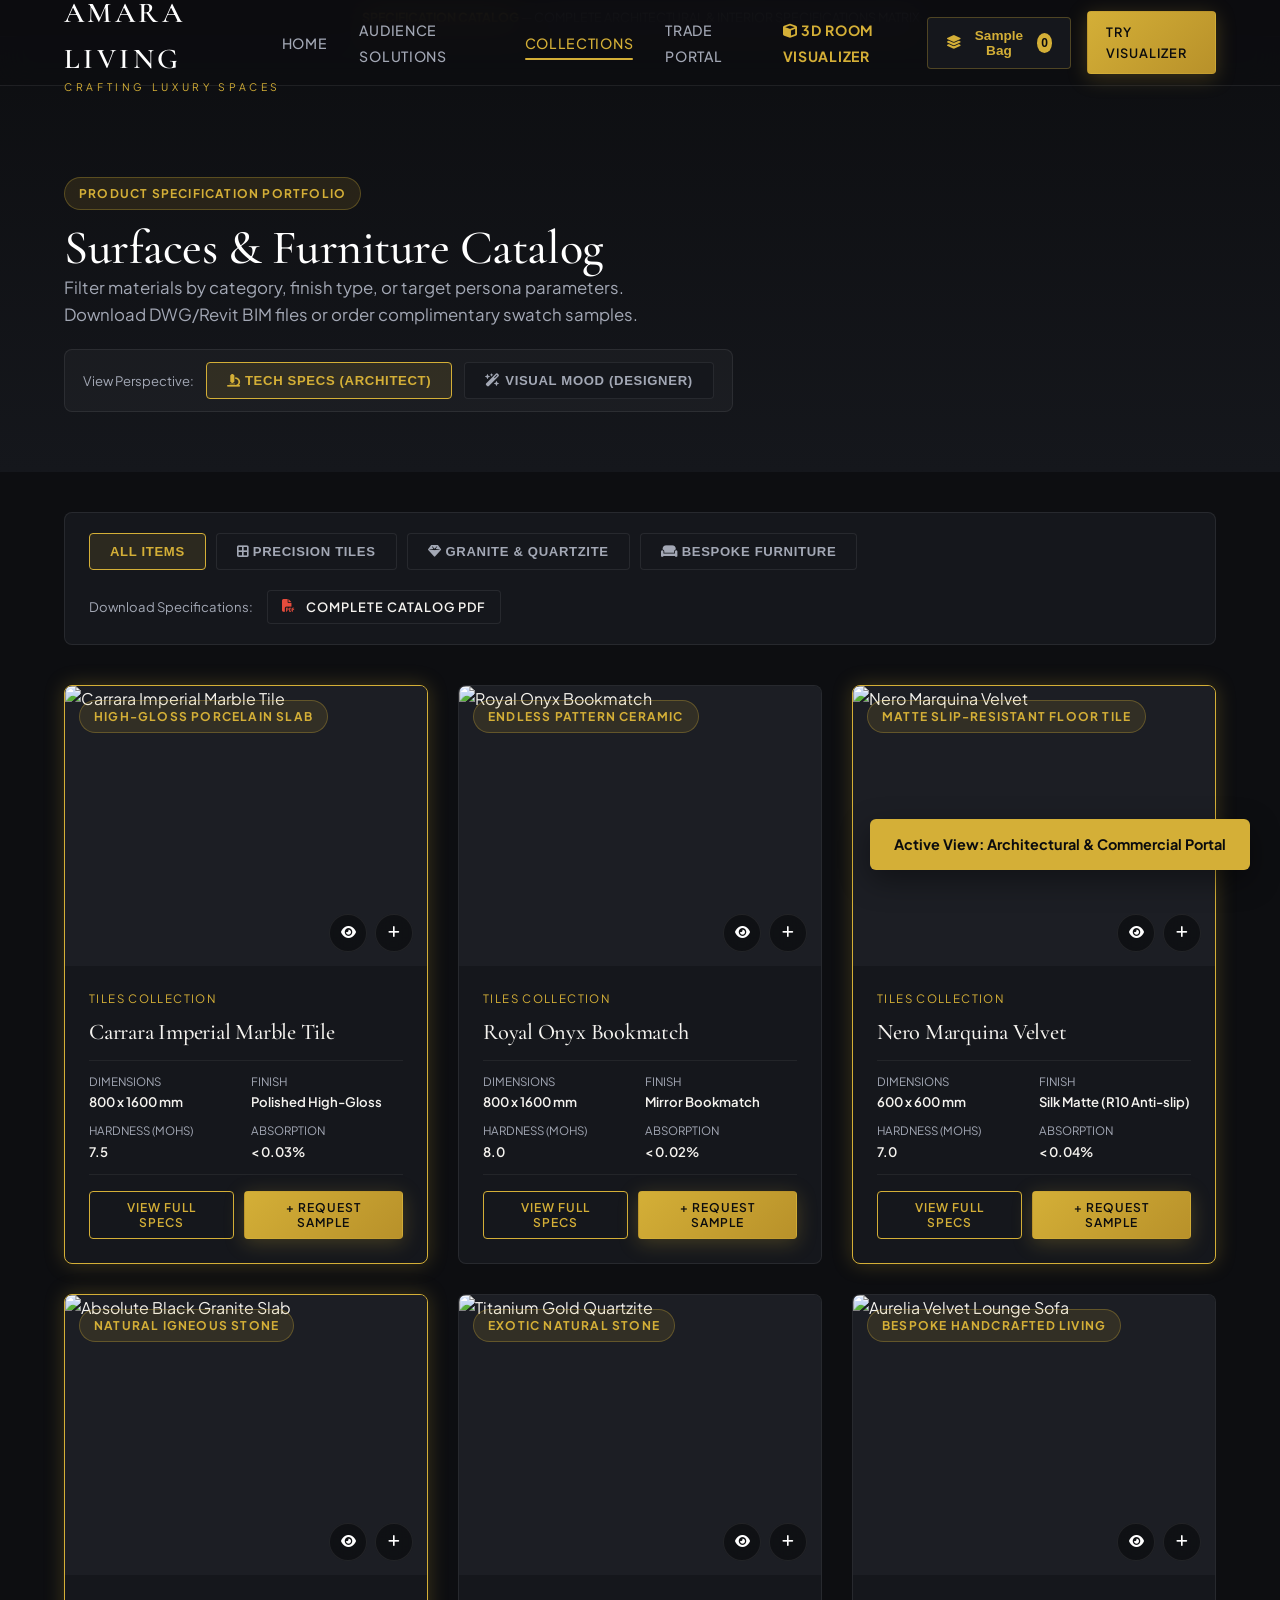
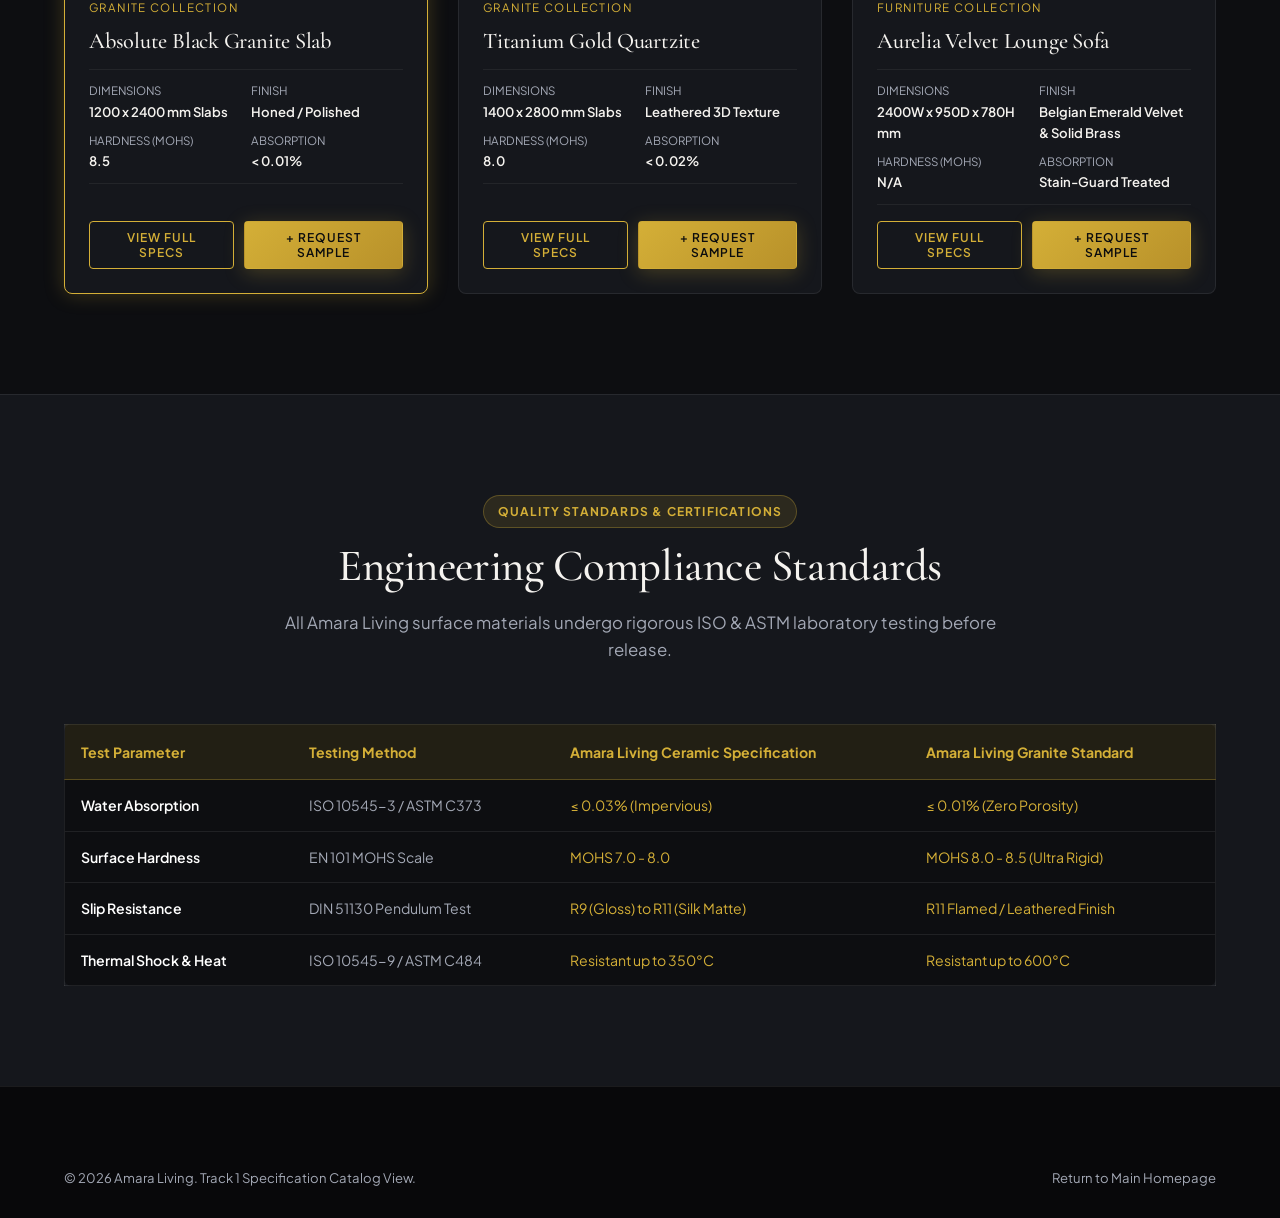
==== catalog.html @ 5cf3e985 "Add files via upload" ====
<!DOCTYPE html>
<html lang="en">
<head>
  <meta charset="UTF-8">
  <meta name="viewport" content="width=device-width, initial-scale=1.0">
  <title>Material Catalog & Technical Specs — Amara Living</title>
  <meta name="description" content="Explore Amara Living's comprehensive catalog of porcelain tiles, natural granites, quartzites, and handcrafted furniture. Download architectural CAD & BIM files.">
  
  <link rel="stylesheet" href="https://cdnjs.cloudflare.com/ajax/libs/font-awesome/6.4.0/css/all.min.css">
  <link rel="stylesheet" href="styles.css">
</head>
<body>

  <!-- Top Announcement Bar -->
  <div style="background: #08080a; border-bottom: 1px solid var(--glass-border); padding: 8px 0; font-size: 0.78rem; text-align: center; color: var(--text-dark-secondary);">
    <span style="color: var(--accent-gold); font-weight: 700;">SPECIFICATION CATALOG</span> — COMPLETE ARCHITECTURAL & INTERIOR SPECIFICATIONS MATRIX
  </div>

  <!-- Header -->
  <header class="site-header">
    <div class="container nav-container">
      <a href="index.html" class="brand-logo">
        <span class="logo-main">AMARA LIVING</span>
        <span class="logo-sub">CRAFTING LUXURY SPACES</span>
      </a>

      <nav>
        <ul class="nav-links">
          <li><a href="index.html">Home</a></li>
          <li><a href="index.html#audience-matrix">Audience Solutions</a></li>
          <li><a href="catalog.html" class="active">Collections</a></li>
          <li><a href="trade-portal.html">Trade Portal</a></li>
          <li><a href="visualizer.html" style="color: var(--accent-gold); font-weight: 700;"><i class="fa-solid fa-cube"></i> 3D Room Visualizer</a></li>
        </ul>
      </nav>

      <div class="nav-actions">
        <button class="sample-bag-btn" onclick="openModal('sample-bag-modal')">
          <i class="fa-solid fa-layer-group"></i> Sample Bag
          <span class="sample-count">0</span>
        </button>
        <a href="visualizer.html" class="btn btn-gold" style="padding: 10px 18px; font-size: 0.8rem;">
          Try Visualizer
        </a>
      </div>
    </div>
  </header>

  <!-- CATALOG HERO BANNER -->
  <section class="section-padding" style="background: linear-gradient(180deg, #0d0e11 0%, #15171c 100%); padding-top: 140px; padding-bottom: 60px;">
    <div class="container">
      <div style="display: flex; justify-content: space-between; align-items: flex-end; flex-wrap: wrap; gap: 20px;">
        <div>
          <span class="badge" style="margin-bottom: 12px;">PRODUCT SPECIFICATION PORTFOLIO</span>
          <h1 style="font-size: 3rem; color: #fff;">Surfaces & Furniture Catalog</h1>
          <p style="max-width: 600px;">Filter materials by category, finish type, or target persona parameters. Download DWG/Revit BIM files or order complimentary swatch samples.</p>
        </div>

        <div style="display: flex; gap: 12px; background: rgba(255,255,255,0.03); padding: 12px 18px; border-radius: 8px; border: 1px solid var(--glass-border);">
          <span style="font-size: 0.82rem; color: var(--text-dark-secondary); align-self: center;">View Perspective:</span>
          <button class="filter-btn active" id="view-mode-tech" onclick="toggleViewMode('tech')">
            <i class="fa-solid fa-microscope"></i> Tech Specs (Architect)
          </button>
          <button class="filter-btn" id="view-mode-aesthetic" onclick="toggleViewMode('aesthetic')">
            <i class="fa-solid fa-wand-magic-sparkles"></i> Visual Mood (Designer)
          </button>
        </div>
      </div>
    </div>
  </section>

  <!-- MAIN CATALOG CONTENT -->
  <section class="section-padding" style="background: var(--bg-dark); padding-top: 40px;">
    <div class="container">
      <!-- Filter Bar -->
      <div class="catalog-controls" style="background: var(--bg-card-dark); padding: 20px 24px; border-radius: 8px; border: 1px solid var(--glass-border);">
        <div class="filter-pills">
          <button class="filter-btn active" data-filter="all">All Items</button>
          <button class="filter-btn" data-filter="tiles"><i class="fa-solid fa-border-all"></i> Precision Tiles</button>
          <button class="filter-btn" data-filter="granite"><i class="fa-solid fa-gem"></i> Granite & Quartzite</button>
          <button class="filter-btn" data-filter="furniture"><i class="fa-solid fa-couch"></i> Bespoke Furniture</button>
        </div>
        
        <div style="display: flex; align-items: center; gap: 14px;">
          <span style="font-size: 0.82rem; color: var(--text-dark-secondary);">Download Specifications:</span>
          <button class="btn btn-dark" style="padding: 8px 14px; font-size: 0.8rem;" onclick="alert('Downloading Full 2026 Product & Specification PDF Catalog...')">
            <i class="fa-solid fa-file-pdf" style="color: #e74c3c;"></i> Complete Catalog PDF
          </button>
        </div>
      </div>

      <!-- Product Grid -->
      <div class="product-grid" id="product-grid-container" style="margin-top: 40px;"></div>
    </div>
  </section>

  <!-- TECHNICAL SPECIFICATION FOOTNOTE TABLE -->
  <section class="section-padding" style="background: var(--bg-card-dark); border-top: 1px solid var(--glass-border);">
    <div class="container">
      <div class="section-header">
        <span class="badge">QUALITY STANDARDS & CERTIFICATIONS</span>
        <h2>Engineering Compliance Standards</h2>
        <p>All Amara Living surface materials undergo rigorous ISO & ASTM laboratory testing before release.</p>
      </div>

      <div style="overflow-x: auto;">
        <table style="width: 100%; border-collapse: collapse; background: var(--bg-dark); border: 1px solid var(--glass-border); border-radius: 8px; font-size: 0.88rem;">
          <thead>
            <tr style="background: rgba(212, 175, 55, 0.1); border-bottom: 1px solid var(--accent-gold-border); text-align: left; color: var(--accent-gold);">
              <th style="padding: 16px;">Test Parameter</th>
              <th style="padding: 16px;">Testing Method</th>
              <th style="padding: 16px;">Amara Living Ceramic Specification</th>
              <th style="padding: 16px;">Amara Living Granite Standard</th>
            </tr>
          </thead>
          <tbody>
            <tr style="border-bottom: 1px solid var(--glass-border);">
              <td style="padding: 14px 16px; color: #fff; font-weight: 600;">Water Absorption</td>
              <td style="padding: 14px 16px; color: var(--text-dark-secondary);">ISO 10545-3 / ASTM C373</td>
              <td style="padding: 14px 16px; color: var(--accent-gold);">&le; 0.03% (Impervious)</td>
              <td style="padding: 14px 16px; color: var(--accent-gold);">&le; 0.01% (Zero Porosity)</td>
            </tr>
            <tr style="border-bottom: 1px solid var(--glass-border);">
              <td style="padding: 14px 16px; color: #fff; font-weight: 600;">Surface Hardness</td>
              <td style="padding: 14px 16px; color: var(--text-dark-secondary);">EN 101 MOHS Scale</td>
              <td style="padding: 14px 16px; color: var(--accent-gold);">MOHS 7.0 - 8.0</td>
              <td style="padding: 14px 16px; color: var(--accent-gold);">MOHS 8.0 - 8.5 (Ultra Rigid)</td>
            </tr>
            <tr style="border-bottom: 1px solid var(--glass-border);">
              <td style="padding: 14px 16px; color: #fff; font-weight: 600;">Slip Resistance</td>
              <td style="padding: 14px 16px; color: var(--text-dark-secondary);">DIN 51130 Pendulum Test</td>
              <td style="padding: 14px 16px; color: var(--accent-gold);">R9 (Gloss) to R11 (Silk Matte)</td>
              <td style="padding: 14px 16px; color: var(--accent-gold);">R11 Flamed / Leathered Finish</td>
            </tr>
            <tr>
              <td style="padding: 14px 16px; color: #fff; font-weight: 600;">Thermal Shock & Heat</td>
              <td style="padding: 14px 16px; color: var(--text-dark-secondary);">ISO 10545-9 / ASTM C484</td>
              <td style="padding: 14px 16px; color: var(--accent-gold);">Resistant up to 350&deg;C</td>
              <td style="padding: 14px 16px; color: var(--accent-gold);">Resistant up to 600&deg;C</td>
            </tr>
          </tbody>
        </table>
      </div>
    </div>
  </section>

  <!-- FOOTER -->
  <footer class="site-footer">
    <div class="container">
      <div class="footer-bottom" style="border: none; padding: 0;">
        <span>&copy; 2026 Amara Living. Track 1 Specification Catalog View.</span>
        <a href="index.html">Return to Main Homepage</a>
      </div>
    </div>
  </footer>

  <!-- Quick view and Sample Modals -->
  <div class="modal-overlay" id="product-modal">
    <div class="modal-container">
      <button class="modal-close" onclick="closeModal('product-modal')">&times;</button>
      <div id="product-quickview-content"></div>
    </div>
  </div>

  <div class="modal-overlay" id="sample-bag-modal">
    <div class="modal-container">
      <button class="modal-close" onclick="closeModal('sample-bag-modal')">&times;</button>
      <span class="badge" style="margin-bottom: 10px;">COMPLIMENTARY SPECIMEN BOX</span>
      <h2 style="font-size: 2rem; color: #fff; margin-bottom: 16px;">Your Sample Request Kit</h2>
      <div id="sample-bag-list"></div>
    </div>
  </div>

  <script src="app.js"></script>
  <script>
    function toggleViewMode(mode) {
      document.getElementById('view-mode-tech').classList.toggle('active', mode === 'tech');
      document.getElementById('view-mode-aesthetic').classList.toggle('active', mode === 'aesthetic');
      showToast(`Switched Catalog Perspective to: ${mode === 'tech' ? 'Architect Tech Specs' : 'Designer Visual Mood'}`);
    }
  </script>
</body>
</html>
---- styles.css ----
/* ==========================================================================
   Amara Living — Luxury Design System & Master Stylesheet
   Brand Aesthetics: Luxury Obsidian, Champagne Gold, Pearl Alabaster
   ========================================================================== */

@import url('https://fonts.googleapis.com/css2?family=Cormorant+Garamond:ital,wght@0,400;0,500;0,600;0,700;1,400&family=Plus+Jakarta+Sans:wght@300;400;500;600;700&display=swap');

:root {
  /* Color Palette */
  --bg-dark: #0d0e11;
  --bg-card-dark: #15171c;
  --bg-card-dark-hover: #1c1f26;
  --bg-light: #faf8f5;
  --bg-light-alt: #f3eee6;
  
  --text-dark-primary: #f5f3ef;
  --text-dark-secondary: #a3a8b5;
  --text-light-primary: #121316;
  --text-light-secondary: #5e6473;
  
  --accent-gold: #d4af37;
  --accent-gold-hover: #e5be48;
  --accent-gold-light: rgba(212, 175, 55, 0.12);
  --accent-gold-border: rgba(212, 175, 55, 0.3);
  
  --accent-emerald: #1b382b;
  --accent-slate: #242933;
  
  /* Persona Themes */
  --persona-architect: #4a89dc;
  --persona-designer: #d670ac;
  --persona-dealer: #e67e22;
  --persona-homeowner: #2ecc71;

  /* Typography */
  --font-serif: 'Cormorant Garamond', Georgia, serif;
  --font-sans: 'Plus Jakarta Sans', -apple-system, BlinkMacSystemFont, sans-serif;
  
  /* Shadows & Blur */
  --shadow-sm: 0 4px 12px rgba(0,0,0,0.15);
  --shadow-lg: 0 20px 40px rgba(0,0,0,0.35);
  --shadow-gold: 0 10px 30px rgba(212, 175, 55, 0.2);
  --glass-bg: rgba(21, 23, 28, 0.75);
  --glass-border: rgba(255, 255, 255, 0.08);

  /* Transitions */
  --transition-fast: 0.2s cubic-bezier(0.4, 0, 0.2, 1);
  --transition-smooth: 0.4s cubic-bezier(0.16, 1, 0.3, 1);
}

/* Reset & Base Setup */
*, *::before, *::after {
  box-sizing: border-box;
  margin: 0;
  padding: 0;
}

html {
  scroll-behavior: smooth;
  font-size: 16px;
}

body {
  font-family: var(--font-sans);
  background-color: var(--bg-dark);
  color: var(--text-dark-primary);
  line-height: 1.6;
  overflow-x: hidden;
  -webkit-font-smoothing: antialiased;
}

/* Typography Hierarchy */
h1, h2, h3, h4, .font-serif {
  font-family: var(--font-serif);
  font-weight: 500;
  letter-spacing: -0.01em;
}

h1 {
  font-size: clamp(2.5rem, 5vw, 4.5rem);
  line-height: 1.1;
}

h2 {
  font-size: clamp(2rem, 3.5vw, 3.2rem);
  line-height: 1.2;
}

h3 {
  font-size: clamp(1.4rem, 2vw, 2rem);
}

p {
  color: var(--text-dark-secondary);
  font-size: 1.05rem;
}

a {
  color: inherit;
  text-decoration: none;
  transition: var(--transition-fast);
}

/* Utility Containers */
.container {
  width: 90%;
  max-width: 1320px;
  margin: 0 auto;
}

.section-padding {
  padding: 100px 0;
}

/* Buttons & Badges */
.btn {
  display: inline-flex;
  align-items: center;
  justify-content: center;
  gap: 10px;
  padding: 14px 28px;
  font-family: var(--font-sans);
  font-size: 0.9rem;
  font-weight: 600;
  letter-spacing: 0.08em;
  text-transform: uppercase;
  border-radius: 4px;
  cursor: pointer;
  transition: var(--transition-smooth);
  border: 1px solid transparent;
}

.btn-gold {
  background: linear-gradient(135deg, #d4af37 0%, #b8912a 100%);
  color: #0b0c0e;
  box-shadow: 0 4px 20px rgba(212, 175, 55, 0.25);
}

.btn-gold:hover {
  background: linear-gradient(135deg, #e5be48 0%, #c59b27 100%);
  transform: translateY(-2px);
  box-shadow: 0 8px 25px rgba(212, 175, 55, 0.4);
}

.btn-outline-gold {
  border-color: var(--accent-gold);
  color: var(--accent-gold);
  background: transparent;
}

.btn-outline-gold:hover {
  background: var(--accent-gold-light);
  transform: translateY(-2px);
}

.btn-dark {
  background: var(--bg-card-dark);
  border: 1px solid var(--glass-border);
  color: var(--text-dark-primary);
}

.btn-dark:hover {
  border-color: var(--accent-gold);
  color: var(--accent-gold);
}

.badge {
  display: inline-block;
  padding: 6px 14px;
  font-size: 0.75rem;
  font-weight: 700;
  letter-spacing: 0.1em;
  text-transform: uppercase;
  border-radius: 50px;
  background: var(--accent-gold-light);
  color: var(--accent-gold);
  border: 1px solid var(--accent-gold-border);
}

/* Header & Navigation Bar */
.site-header {
  position: fixed;
  top: 0;
  left: 0;
  width: 100%;
  z-index: 1000;
  background: rgba(13, 14, 17, 0.85);
  backdrop-filter: blur(16px);
  border-bottom: 1px solid var(--glass-border);
  transition: var(--transition-fast);
}

.nav-container {
  display: flex;
  align-items: center;
  justify-content: space-between;
  height: 85px;
}

.brand-logo {
  display: flex;
  flex-direction: column;
  align-items: flex-start;
}

.brand-logo .logo-main {
  font-family: var(--font-serif);
  font-size: 1.8rem;
  font-weight: 600;
  letter-spacing: 0.12em;
  color: #fff;
  text-transform: uppercase;
}

.brand-logo .logo-sub {
  font-size: 0.65rem;
  letter-spacing: 0.35em;
  color: var(--accent-gold);
  text-transform: uppercase;
  margin-top: -3px;
}

.nav-links {
  display: flex;
  align-items: center;
  gap: 32px;
  list-style: none;
}

.nav-links a {
  font-size: 0.88rem;
  font-weight: 500;
  letter-spacing: 0.05em;
  text-transform: uppercase;
  color: var(--text-dark-secondary);
  position: relative;
  padding: 8px 0;
}

.nav-links a:hover,
.nav-links a.active {
  color: var(--accent-gold);
}

.nav-links a.active::after {
  content: '';
  position: absolute;
  bottom: 0;
  left: 0;
  width: 100%;
  height: 2px;
  background: var(--accent-gold);
  border-radius: 2px;
}

.nav-actions {
  display: flex;
  align-items: center;
  gap: 16px;
}

.sample-bag-btn {
  position: relative;
  background: var(--bg-card-dark);
  border: 1px solid var(--accent-gold-border);
  color: var(--accent-gold);
  padding: 10px 18px;
  border-radius: 4px;
  font-size: 0.85rem;
  font-weight: 600;
  cursor: pointer;
  display: flex;
  align-items: center;
  gap: 8px;
  transition: var(--transition-fast);
}

.sample-bag-btn:hover {
  background: var(--accent-gold);
  color: #0b0c0e;
}

.sample-count {
  background: var(--accent-gold);
  color: #0b0c0e;
  font-size: 0.75rem;
  font-weight: 700;
  width: 20px;
  height: 20px;
  border-radius: 50%;
  display: flex;
  align-items: center;
  justify-content: center;
}

.sample-bag-btn:hover .sample-count {
  background: #0b0c0e;
  color: var(--accent-gold);
}

/* AUDIENCE SWITCHER STRIP (Hero Core Feature) */
.persona-strip-container {
  background: linear-gradient(180deg, rgba(21, 23, 28, 0.9) 0%, rgba(13, 14, 17, 1) 100%);
  border-bottom: 1px solid var(--glass-border);
  padding: 20px 0;
}

.persona-strip-title {
  text-align: center;
  font-size: 0.8rem;
  letter-spacing: 0.2em;
  text-transform: uppercase;
  color: var(--accent-gold);
  margin-bottom: 16px;
  font-weight: 600;
}

.persona-tabs {
  display: grid;
  grid-template-columns: repeat(4, 1fr);
  gap: 16px;
}

.persona-tab {
  background: var(--bg-card-dark);
  border: 1px solid var(--glass-border);
  padding: 16px 20px;
  border-radius: 6px;
  cursor: pointer;
  display: flex;
  align-items: center;
  gap: 14px;
  transition: var(--transition-smooth);
  text-align: left;
}

.persona-tab:hover {
  border-color: rgba(212, 175, 55, 0.4);
  transform: translateY(-2px);
  background: var(--bg-card-dark-hover);
}

.persona-tab.active {
  border-color: var(--accent-gold);
  background: rgba(212, 175, 55, 0.08);
  box-shadow: 0 4px 20px rgba(0,0,0,0.3);
}

.persona-tab-icon {
  width: 42px;
  height: 42px;
  border-radius: 6px;
  background: rgba(255,255,255,0.05);
  display: flex;
  align-items: center;
  justify-content: center;
  font-size: 1.3rem;
  color: var(--accent-gold);
  flex-shrink: 0;
}

.persona-tab.active .persona-tab-icon {
  background: var(--accent-gold);
  color: #0b0c0e;
}

.persona-tab-info h4 {
  font-family: var(--font-sans);
  font-size: 0.95rem;
  font-weight: 600;
  color: var(--text-dark-primary);
}

.persona-tab-info p {
  font-size: 0.78rem;
  color: var(--text-dark-secondary);
  line-height: 1.3;
}

/* HERO SECTION */
.hero-section {
  position: relative;
  min-height: 85vh;
  display: flex;
  align-items: center;
  padding-top: 100px;
  overflow: hidden;
  background: radial-gradient(circle at 70% 30%, rgba(212, 175, 55, 0.08) 0%, transparent 60%);
}

.hero-content-grid {
  display: grid;
  grid-template-columns: 1.1fr 0.9fr;
  gap: 50px;
  align-items: center;
}

.hero-tag {
  display: inline-flex;
  align-items: center;
  gap: 8px;
  margin-bottom: 20px;
}

.hero-title {
  margin-bottom: 24px;
}

.hero-title span {
  color: var(--accent-gold);
  font-style: italic;
}

.hero-description {
  font-size: 1.2rem;
  margin-bottom: 36px;
  max-width: 540px;
}

.hero-actions {
  display: flex;
  gap: 16px;
  flex-wrap: wrap;
}

/* Dynamic Persona Context Box */
.persona-context-card {
  background: var(--glass-bg);
  border: 1px solid var(--glass-border);
  border-left: 4px solid var(--accent-gold);
  padding: 32px;
  border-radius: 8px;
  box-shadow: var(--shadow-lg);
  backdrop-filter: blur(12px);
  position: relative;
}

.persona-context-card::before {
  content: 'TAILORED EXPERIENCE';
  position: absolute;
  top: -10px;
  right: 24px;
  background: var(--accent-gold);
  color: #0b0c0e;
  font-size: 0.65rem;
  font-weight: 800;
  letter-spacing: 0.15em;
  padding: 3px 10px;
  border-radius: 3px;
}

.persona-context-card h3 {
  font-size: 1.6rem;
  color: var(--accent-gold);
  margin-bottom: 12px;
}

.persona-features-list {
  list-style: none;
  margin: 20px 0;
  display: flex;
  flex-direction: column;
  gap: 12px;
}

.persona-features-list li {
  display: flex;
  align-items: flex-start;
  gap: 10px;
  font-size: 0.92rem;
  color: var(--text-dark-primary);
}

.persona-features-list li i {
  color: var(--accent-gold);
  margin-top: 3px;
}

/* SECTION: PRODUCT COLLECTIONS */
.section-header {
  text-align: center;
  max-width: 750px;
  margin: 0 auto 60px;
}

.section-header h2 {
  margin-top: 12px;
  margin-bottom: 16px;
}

.category-grid {
  display: grid;
  grid-template-columns: repeat(3, 1fr);
  gap: 30px;
}

.category-card {
  position: relative;
  height: 480px;
  border-radius: 8px;
  overflow: hidden;
  border: 1px solid var(--glass-border);
  cursor: pointer;
  group: true;
}

.category-card-bg {
  position: absolute;
  inset: 0;
  background-size: cover;
  background-position: center;
  transition: transform 0.8s cubic-bezier(0.16, 1, 0.3, 1);
}

.category-card:hover .category-card-bg {
  transform: scale(1.08);
}

.category-card-overlay {
  position: absolute;
  inset: 0;
  background: linear-gradient(180deg, rgba(0,0,0,0.1) 0%, rgba(13,14,17,0.95) 85%);
  display: flex;
  flex-direction: column;
  justify-content: flex-end;
  padding: 36px;
  transition: var(--transition-smooth);
}

.category-card-meta {
  font-size: 0.75rem;
  letter-spacing: 0.15em;
  text-transform: uppercase;
  color: var(--accent-gold);
  margin-bottom: 8px;
  font-weight: 600;
}

.category-card-title {
  font-size: 2rem;
  color: #fff;
  margin-bottom: 12px;
}

.category-card-desc {
  font-size: 0.9rem;
  color: rgba(255,255,255,0.7);
  margin-bottom: 24px;
}

.category-card-footer {
  display: flex;
  align-items: center;
  justify-content: space-between;
  border-top: 1px solid rgba(255,255,255,0.15);
  padding-top: 16px;
}

.category-card-link {
  font-size: 0.85rem;
  font-weight: 600;
  letter-spacing: 0.08em;
  text-transform: uppercase;
  color: var(--accent-gold);
  display: flex;
  align-items: center;
  gap: 8px;
}

/* SECTION: FEATURED PRODUCTS CATALOG */
.catalog-controls {
  display: flex;
  justify-content: space-between;
  align-items: center;
  margin-bottom: 40px;
  flex-wrap: wrap;
  gap: 20px;
}

.filter-pills {
  display: flex;
  gap: 10px;
  flex-wrap: wrap;
}

.filter-btn {
  padding: 10px 20px;
  font-size: 0.82rem;
  font-weight: 600;
  letter-spacing: 0.05em;
  text-transform: uppercase;
  border-radius: 4px;
  background: var(--bg-card-dark);
  border: 1px solid var(--glass-border);
  color: var(--text-dark-secondary);
  cursor: pointer;
  transition: var(--transition-fast);
}

.filter-btn:hover,
.filter-btn.active {
  border-color: var(--accent-gold);
  color: var(--accent-gold);
  background: var(--accent-gold-light);
}

.product-grid {
  display: grid;
  grid-template-columns: repeat(3, 1fr);
  gap: 30px;
}

.product-card {
  background: var(--bg-card-dark);
  border: 1px solid var(--glass-border);
  border-radius: 8px;
  overflow: hidden;
  transition: var(--transition-smooth);
  display: flex;
  flex-direction: column;
}

.product-card:hover {
  transform: translateY(-6px);
  border-color: rgba(212, 175, 55, 0.4);
  box-shadow: var(--shadow-lg);
}

.product-img-wrapper {
  position: relative;
  height: 280px;
  overflow: hidden;
  background: #1c1e24;
}

.product-img {
  width: 100%;
  height: 100%;
  object-fit: cover;
  transition: transform 0.6s ease;
}

.product-card:hover .product-img {
  transform: scale(1.05);
}

.product-badge-tag {
  position: absolute;
  top: 14px;
  left: 14px;
}

.product-actions-overlay {
  position: absolute;
  bottom: 14px;
  right: 14px;
  display: flex;
  gap: 8px;
}

.icon-btn {
  width: 38px;
  height: 38px;
  border-radius: 50%;
  background: rgba(13, 14, 17, 0.8);
  backdrop-filter: blur(8px);
  border: 1px solid var(--glass-border);
  color: #fff;
  display: flex;
  align-items: center;
  justify-content: center;
  cursor: pointer;
  transition: var(--transition-fast);
}

.icon-btn:hover {
  background: var(--accent-gold);
  color: #0b0c0e;
  border-color: var(--accent-gold);
}

.product-info {
  padding: 24px;
  display: flex;
  flex-direction: column;
  flex-grow: 1;
}

.product-category {
  font-size: 0.72rem;
  letter-spacing: 0.12em;
  text-transform: uppercase;
  color: var(--accent-gold);
  margin-bottom: 6px;
}

.product-title {
  font-size: 1.4rem;
  color: var(--text-dark-primary);
  margin-bottom: 10px;
}

.product-spec-row {
  display: grid;
  grid-template-columns: repeat(2, 1fr);
  gap: 10px;
  padding: 12px 0;
  border-top: 1px solid rgba(255,255,255,0.06);
  border-bottom: 1px solid rgba(255,255,255,0.06);
  margin-bottom: 16px;
  font-size: 0.82rem;
}

.spec-item {
  display: flex;
  flex-direction: column;
}

.spec-label {
  color: var(--text-dark-secondary);
  font-size: 0.72rem;
  text-transform: uppercase;
}

.spec-value {
  color: var(--text-dark-primary);
  font-weight: 600;
}

.product-card-footer {
  margin-top: auto;
  display: flex;
  align-items: center;
  justify-content: space-between;
  gap: 10px;
}

/* AUDIENCE PERSONA MATRIX SECTION */
.matrix-section {
  background: linear-gradient(180deg, #0d0e11 0%, #14161b 100%);
  border-top: 1px solid var(--glass-border);
  border-bottom: 1px solid var(--glass-border);
}

.persona-grid {
  display: grid;
  grid-template-columns: repeat(2, 1fr);
  gap: 30px;
}

.persona-card {
  background: var(--bg-card-dark);
  border: 1px solid var(--glass-border);
  border-radius: 8px;
  padding: 36px;
  position: relative;
  transition: var(--transition-smooth);
}

.persona-card:hover {
  border-color: var(--accent-gold);
  box-shadow: var(--shadow-lg);
}

.persona-card-header {
  display: flex;
  align-items: center;
  gap: 16px;
  margin-bottom: 20px;
}

.persona-icon-large {
  width: 54px;
  height: 54px;
  border-radius: 8px;
  background: var(--accent-gold-light);
  border: 1px solid var(--accent-gold-border);
  color: var(--accent-gold);
  display: flex;
  align-items: center;
  justify-content: center;
  font-size: 1.6rem;
}

.persona-card-header h3 {
  font-size: 1.8rem;
  color: #fff;
}

.persona-card-header p {
  font-size: 0.88rem;
  color: var(--accent-gold);
}

.persona-bullets {
  list-style: none;
  margin: 20px 0 28px;
  display: flex;
  flex-direction: column;
  gap: 10px;
}

.persona-bullets li {
  font-size: 0.95rem;
  color: var(--text-dark-secondary);
  display: flex;
  align-items: center;
  gap: 10px;
}

.persona-bullets li i {
  color: var(--accent-gold);
  font-size: 0.8rem;
}

/* SHOWROOMS & EXPERIENCE CENTERS */
.experience-grid {
  display: grid;
  grid-template-columns: 1fr 1fr;
  gap: 40px;
  align-items: center;
}

.experience-card {
  background: var(--bg-card-dark);
  border: 1px solid var(--glass-border);
  border-radius: 8px;
  padding: 36px;
}

.experience-location {
  display: flex;
  align-items: flex-start;
  gap: 16px;
  margin-bottom: 24px;
}

.location-icon {
  font-size: 1.5rem;
  color: var(--accent-gold);
  margin-top: 4px;
}

/* MODAL WINDOWS */
.modal-overlay {
  position: fixed;
  inset: 0;
  background: rgba(0,0,0,0.85);
  backdrop-filter: blur(12px);
  z-index: 2000;
  display: flex;
  align-items: center;
  justify-content: center;
  opacity: 0;
  pointer-events: none;
  transition: opacity 0.3s ease;
}

.modal-overlay.active {
  opacity: 1;
  pointer-events: all;
}

.modal-container {
  background: var(--bg-card-dark);
  border: 1px solid var(--glass-border);
  width: 90%;
  max-width: 850px;
  max-height: 90vh;
  overflow-y: auto;
  border-radius: 10px;
  padding: 40px;
  position: relative;
  box-shadow: var(--shadow-lg);
}

.modal-close {
  position: absolute;
  top: 20px;
  right: 20px;
  background: transparent;
  border: none;
  color: var(--text-dark-secondary);
  font-size: 1.5rem;
  cursor: pointer;
  transition: var(--transition-fast);
}

.modal-close:hover {
  color: var(--accent-gold);
}

/* FOOTER */
.site-footer {
  background: #08080a;
  border-top: 1px solid var(--glass-border);
  padding: 80px 0 30px;
}

.footer-grid {
  display: grid;
  grid-template-columns: 2fr 1fr 1fr 1.5fr;
  gap: 50px;
  margin-bottom: 60px;
}

.footer-col h4 {
  font-size: 1.1rem;
  color: #fff;
  margin-bottom: 24px;
  letter-spacing: 0.05em;
  text-transform: uppercase;
}

.footer-links {
  list-style: none;
  display: flex;
  flex-direction: column;
  gap: 12px;
}

.footer-links a {
  color: var(--text-dark-secondary);
  font-size: 0.9rem;
}

.footer-links a:hover {
  color: var(--accent-gold);
}

.footer-bottom {
  border-top: 1px solid rgba(255,255,255,0.06);
  padding-top: 30px;
  display: flex;
  align-items: center;
  justify-content: space-between;
  font-size: 0.82rem;
  color: var(--text-dark-secondary);
}

/* Responsive Media Queries */
@media (max-width: 1024px) {
  .hero-content-grid {
    grid-template-columns: 1fr;
  }
  .persona-tabs {
    grid-template-columns: repeat(2, 1fr);
  }
  .category-grid, .product-grid, .persona-grid {
    grid-template-columns: repeat(2, 1fr);
  }
  .footer-grid {
    grid-template-columns: 1fr 1fr;
  }
}

@media (max-width: 768px) {
  .persona-tabs {
    grid-template-columns: 1fr;
  }
  .category-grid, .product-grid, .persona-grid, .experience-grid {
    grid-template-columns: 1fr;
  }
  .nav-links {
    display: none;
  }
  .footer-grid {
    grid-template-columns: 1fr;
  }
}
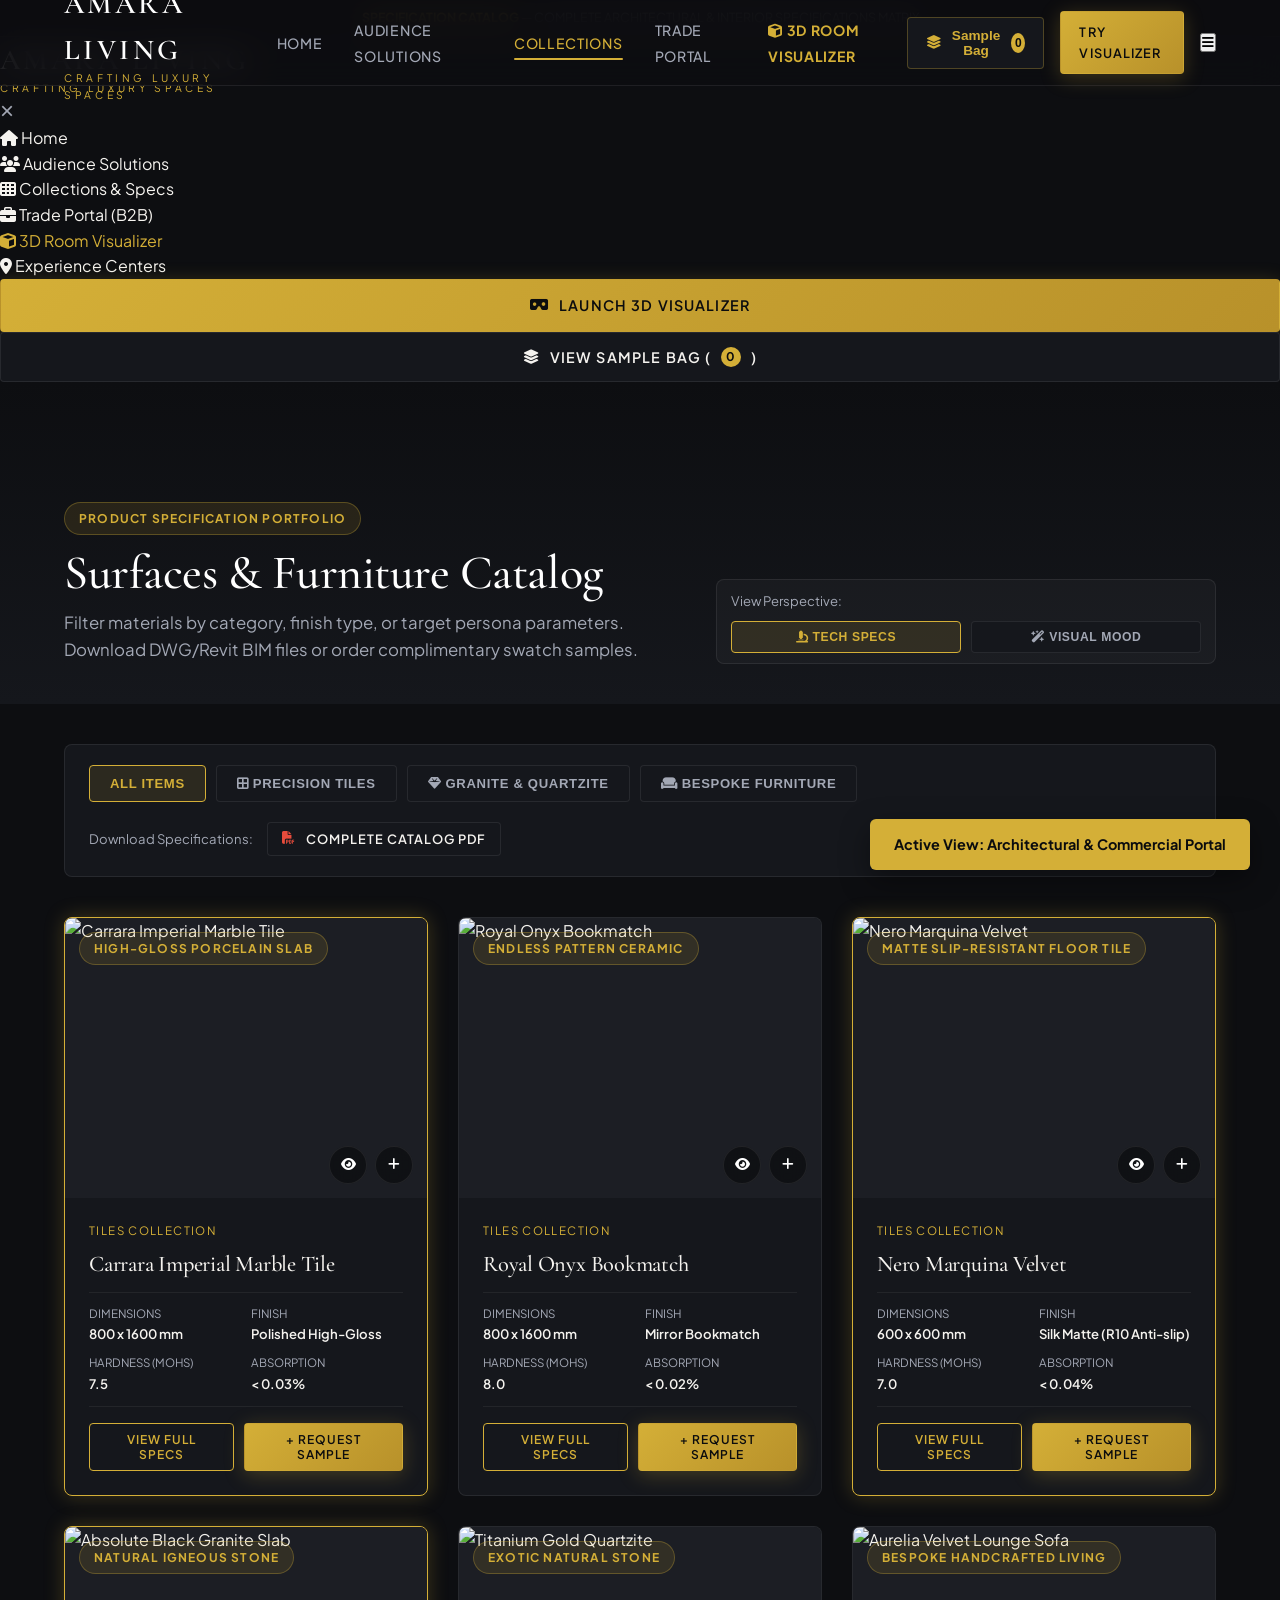
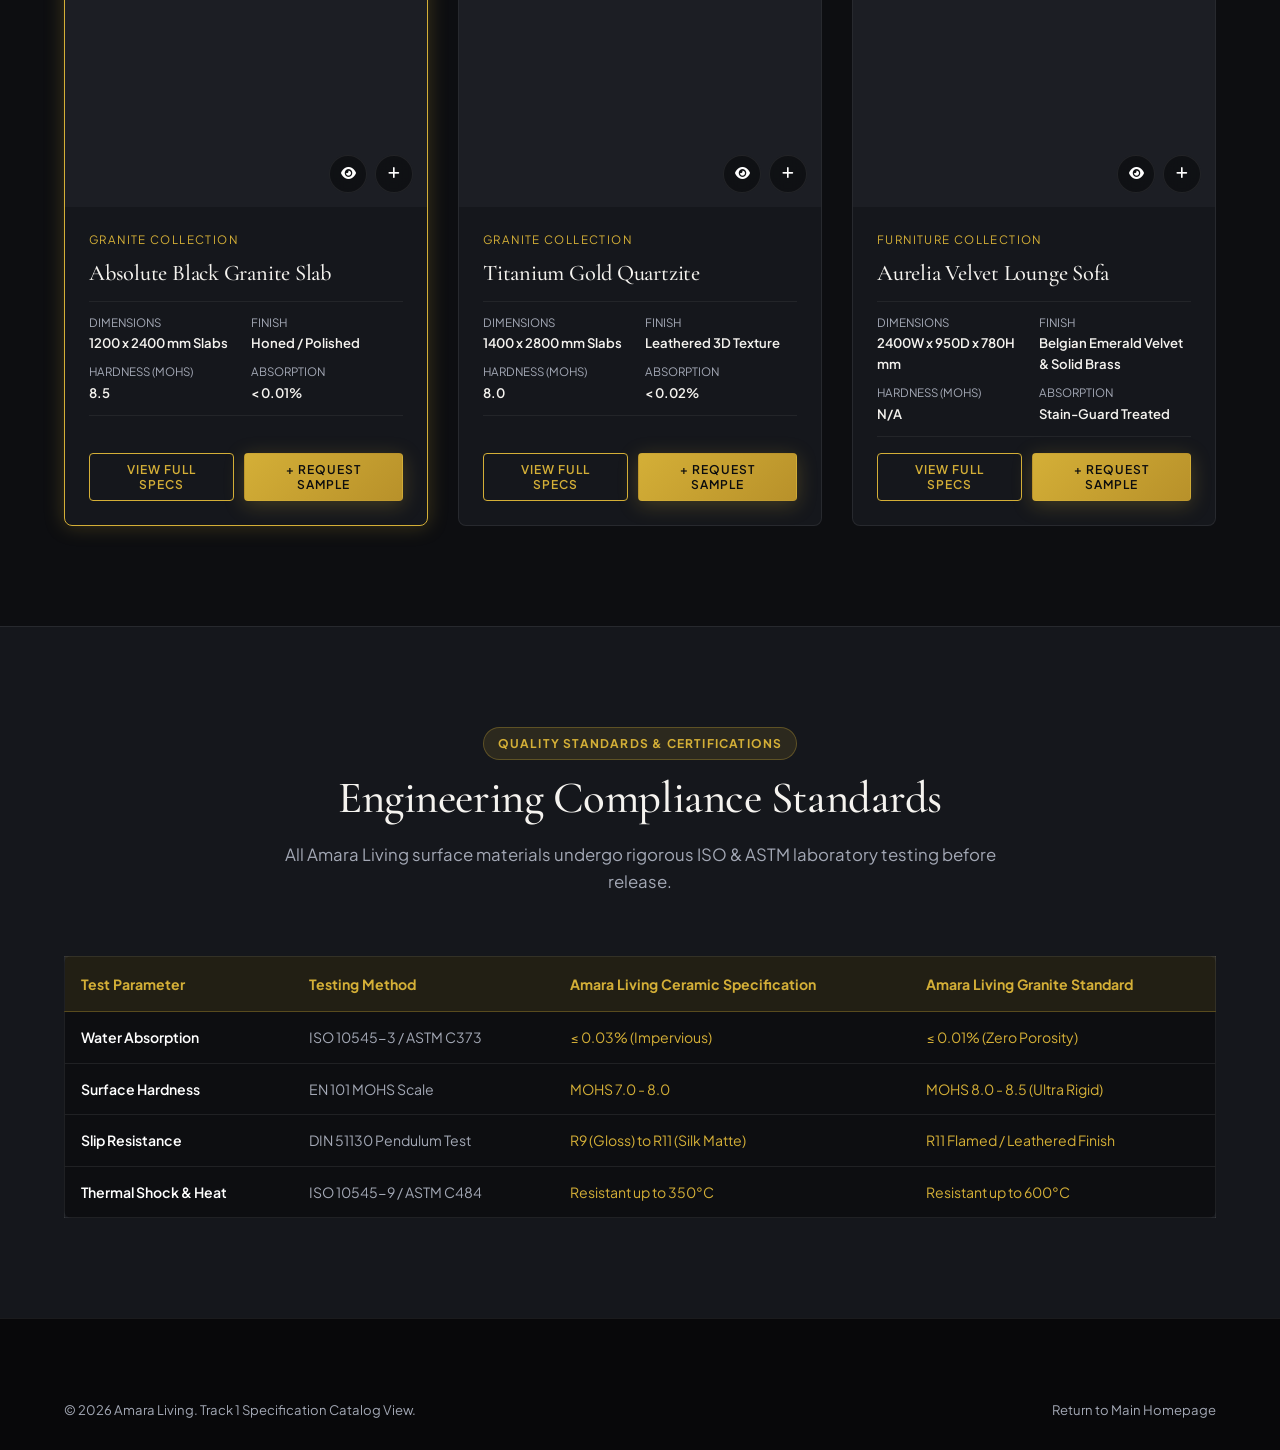
==== commit 716cdae9: "catalog.html" ====
--- a/catalog.html
+++ b/catalog.html
@@ -36,33 +36,63 @@
 
       <div class="nav-actions">
         <button class="sample-bag-btn" onclick="openModal('sample-bag-modal')">
-          <i class="fa-solid fa-layer-group"></i> Sample Bag
+          <i class="fa-solid fa-layer-group"></i> <span>Sample Bag</span>
           <span class="sample-count">0</span>
         </button>
         <a href="visualizer.html" class="btn btn-gold" style="padding: 10px 18px; font-size: 0.8rem;">
           Try Visualizer
         </a>
+        <button class="mobile-menu-btn" aria-label="Toggle navigation menu">
+          <i class="fa-solid fa-bars"></i>
+        </button>
       </div>
     </div>
   </header>
 
+  <!-- Mobile Navigation Drawer -->
+  <div class="mobile-nav-drawer" id="mobile-nav-drawer">
+    <div class="mobile-nav-header">
+      <a href="index.html" class="brand-logo">
+        <span class="logo-main">AMARA LIVING</span>
+        <span class="logo-sub">CRAFTING LUXURY SPACES</span>
+      </a>
+      <button class="modal-close" style="position: static;" onclick="closeMobileMenu()">&times;</button>
+    </div>
+    <ul class="mobile-nav-links">
+      <li><a href="index.html"><i class="fa-solid fa-house"></i> Home</a></li>
+      <li><a href="index.html#audience-matrix"><i class="fa-solid fa-users"></i> Audience Solutions</a></li>
+      <li><a href="catalog.html" class="active"><i class="fa-solid fa-table-cells"></i> Collections & Specs</a></li>
+      <li><a href="trade-portal.html"><i class="fa-solid fa-briefcase"></i> Trade Portal (B2B)</a></li>
+      <li><a href="visualizer.html" style="color: var(--accent-gold);"><i class="fa-solid fa-cube"></i> 3D Room Visualizer</a></li>
+      <li><a href="index.html#showrooms"><i class="fa-solid fa-location-dot"></i> Experience Centers</a></li>
+    </ul>
+    <div class="mobile-nav-actions">
+      <a href="visualizer.html" class="btn btn-gold" style="width: 100%;">
+        <i class="fa-solid fa-vr-cardboard"></i> Launch 3D Visualizer
+      </a>
+      <button class="btn btn-dark" style="width: 100%;" onclick="openModal('sample-bag-modal'); closeMobileMenu();">
+        <i class="fa-solid fa-layer-group"></i> View Sample Bag (<span class="sample-count">0</span>)
+      </button>
+    </div>
+  </div>
+
   <!-- CATALOG HERO BANNER -->
-  <section class="section-padding" style="background: linear-gradient(180deg, #0d0e11 0%, #15171c 100%); padding-top: 140px; padding-bottom: 60px;">
+  <section class="section-padding" style="background: linear-gradient(180deg, #0d0e11 0%, #15171c 100%); padding-top: 120px; padding-bottom: 40px;">
     <div class="container">
       <div style="display: flex; justify-content: space-between; align-items: flex-end; flex-wrap: wrap; gap: 20px;">
-        <div>
+        <div style="flex: 1 1 300px;">
           <span class="badge" style="margin-bottom: 12px;">PRODUCT SPECIFICATION PORTFOLIO</span>
-          <h1 style="font-size: 3rem; color: #fff;">Surfaces & Furniture Catalog</h1>
+          <h1 style="font-size: clamp(2rem, 5vw, 3rem); color: #fff; margin-bottom: 10px;">Surfaces & Furniture Catalog</h1>
           <p style="max-width: 600px;">Filter materials by category, finish type, or target persona parameters. Download DWG/Revit BIM files or order complimentary swatch samples.</p>
         </div>
 
-        <div style="display: flex; gap: 12px; background: rgba(255,255,255,0.03); padding: 12px 18px; border-radius: 8px; border: 1px solid var(--glass-border);">
-          <span style="font-size: 0.82rem; color: var(--text-dark-secondary); align-self: center;">View Perspective:</span>
-          <button class="filter-btn active" id="view-mode-tech" onclick="toggleViewMode('tech')">
-            <i class="fa-solid fa-microscope"></i> Tech Specs (Architect)
+        <div style="display: flex; gap: 10px; flex-wrap: wrap; background: rgba(255,255,255,0.03); padding: 10px 14px; border-radius: 8px; border: 1px solid var(--glass-border); width: 100%; max-width: 500px;">
+          <span style="font-size: 0.82rem; color: var(--text-dark-secondary); align-self: center; width: 100%;">View Perspective:</span>
+          <button class="filter-btn active" id="view-mode-tech" onclick="toggleViewMode('tech')" style="flex: 1 1 calc(50% - 6px); font-size: 0.76rem; padding: 8px 10px;">
+            <i class="fa-solid fa-microscope"></i> Tech Specs
           </button>
-          <button class="filter-btn" id="view-mode-aesthetic" onclick="toggleViewMode('aesthetic')">
-            <i class="fa-solid fa-wand-magic-sparkles"></i> Visual Mood (Designer)
+          <button class="filter-btn" id="view-mode-aesthetic" onclick="toggleViewMode('aesthetic')" style="flex: 1 1 calc(50% - 6px); font-size: 0.76rem; padding: 8px 10px;">
+            <i class="fa-solid fa-wand-magic-sparkles"></i> Visual Mood
           </button>
         </div>
       </div>
